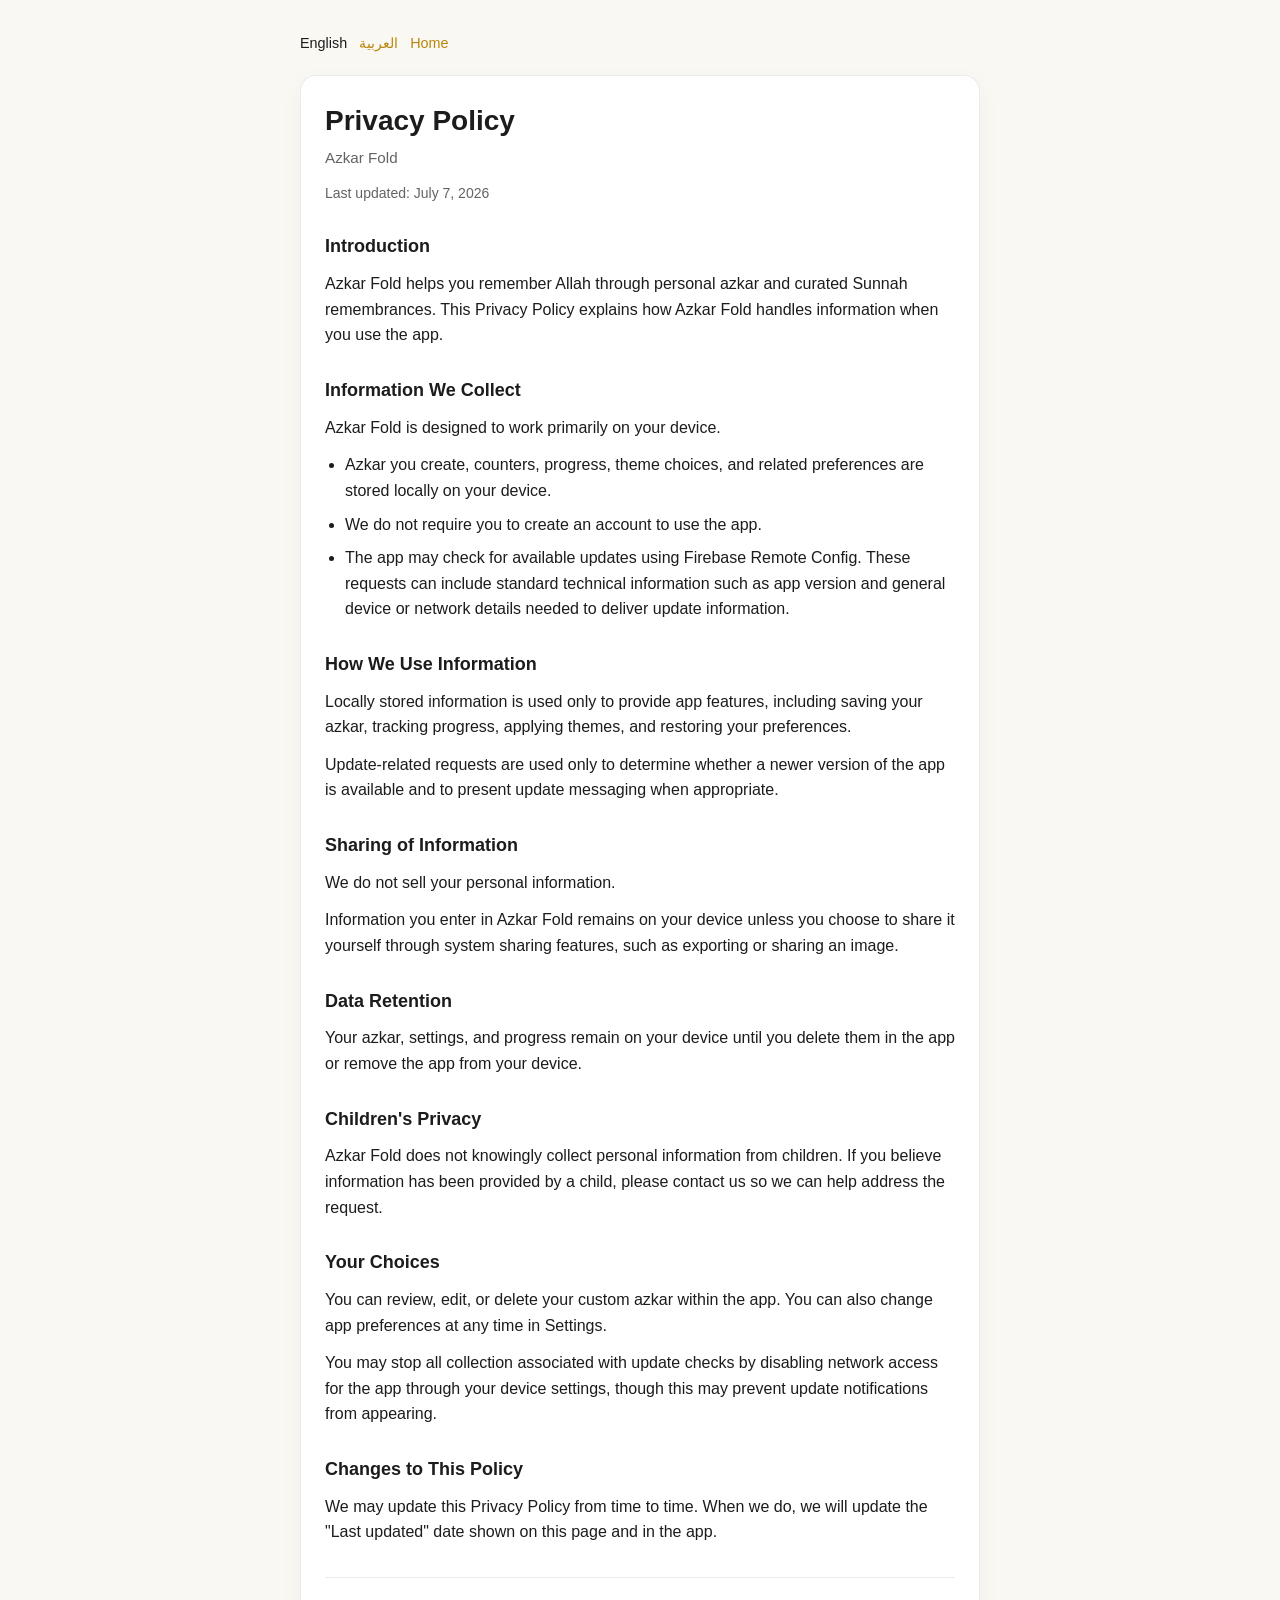
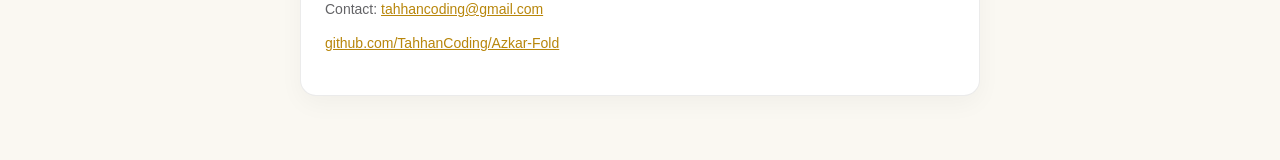
==== docs/index.html @ 0f03f93d "privacy policy url" ====
<!DOCTYPE html>
<html lang="en">
<head>
    <meta charset="utf-8">
    <meta name="viewport" content="width=device-width, initial-scale=1">
    <title>Azkar Fold</title>
    <meta name="description" content="Azkar Fold — personal azkar and Sunnah remembrances">
    <link rel="stylesheet" href="styles.css">
    <meta http-equiv="refresh" content="0; url=privacy-policy.html">
</head>
<body>
    <main class="page">
        <article class="card">
            <header>
                <h1 class="app-name">Azkar Fold</h1>
                <p class="subtitle">مطوية الأذكار</p>
            </header>

            <section>
                <p>Legal documents for the Azkar Fold iOS app.</p>
                <ul>
                    <li><a href="privacy-policy.html">Privacy Policy (English)</a></li>
                    <li><a href="privacy-policy-ar.html">سياسة الخصوصية (العربية)</a></li>
                </ul>
            </section>

            <footer>
                <p>Contact: <a href="mailto:tahhancoding@gmail.com">tahhancoding@gmail.com</a></p>
            </footer>
        </article>
    </main>
</body>
</html>
---- docs/styles.css ----
:root {
    color-scheme: light dark;
    --bg: #faf8f2;
    --card: #ffffff;
    --text: #1c1c1e;
    --muted: #636366;
    --accent: #b8860b;
    --border: rgba(0, 0, 0, 0.08);
    --max-width: 720px;
}

@media (prefers-color-scheme: dark) {
    :root {
        --bg: #111111;
        --card: #1c1c1e;
        --text: #f2f2f7;
        --muted: #aeaeb2;
        --accent: #fad358;
        --border: rgba(255, 255, 255, 0.12);
    }
}

* {
    box-sizing: border-box;
}

body {
    margin: 0;
    font-family: -apple-system, BlinkMacSystemFont, "Segoe UI", Roboto, Helvetica, Arial, sans-serif;
    line-height: 1.6;
    color: var(--text);
    background: var(--bg);
}

.page {
    max-width: var(--max-width);
    margin: 0 auto;
    padding: 32px 20px 64px;
}

.card {
    background: var(--card);
    border: 1px solid var(--border);
    border-radius: 16px;
    padding: 28px 24px;
    box-shadow: 0 8px 24px rgba(0, 0, 0, 0.04);
}

header {
    margin-bottom: 28px;
}

.app-name {
    margin: 0 0 8px;
    font-size: 1.75rem;
    line-height: 1.2;
}

.subtitle {
    margin: 0;
    color: var(--muted);
    font-size: 0.95rem;
}

.updated {
    margin-top: 12px;
    color: var(--muted);
    font-size: 0.875rem;
}

nav.top-links {
    display: flex;
    flex-wrap: wrap;
    gap: 12px;
    margin-bottom: 20px;
    font-size: 0.9rem;
}

nav.top-links a {
    color: var(--accent);
    text-decoration: none;
}

nav.top-links a:hover {
    text-decoration: underline;
}

section {
    margin-top: 28px;
}

section:first-of-type {
    margin-top: 0;
}

h2 {
    margin: 0 0 10px;
    font-size: 1.125rem;
}

p {
    margin: 0 0 12px;
}

ul {
    margin: 0;
    padding-left: 1.25rem;
}

li + li {
    margin-top: 8px;
}

footer {
    margin-top: 32px;
    padding-top: 20px;
    border-top: 1px solid var(--border);
    color: var(--muted);
    font-size: 0.875rem;
}

footer a {
    color: var(--accent);
}

body.rtl {
    direction: rtl;
}

body.rtl ul {
    padding-right: 1.25rem;
    padding-left: 0;
}

body.rtl nav.top-links {
    flex-direction: row-reverse;
    justify-content: flex-end;
}
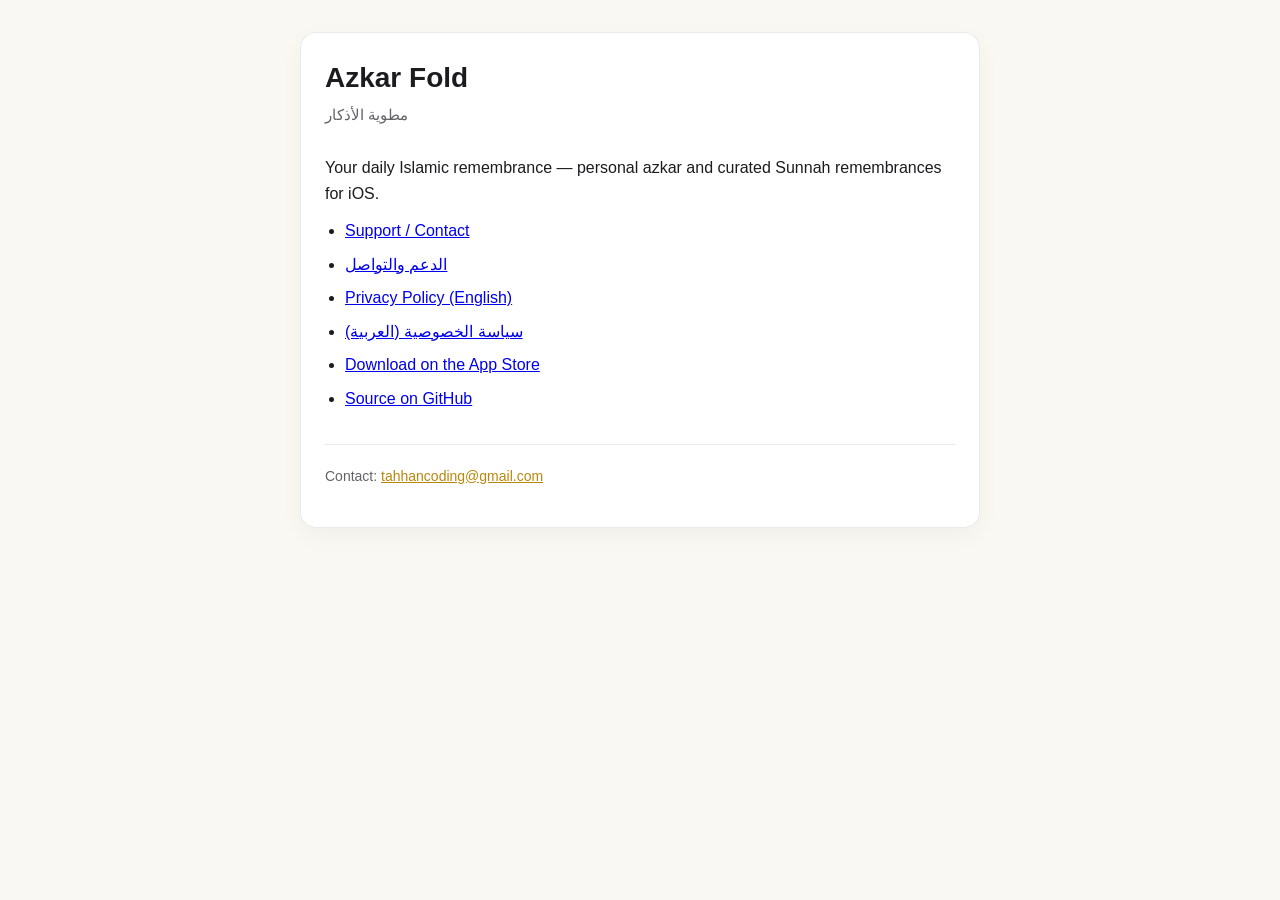
==== commit ca951e99: "updated assets updated support url" ====
--- a/docs/index.html
+++ b/docs/index.html
@@ -6,7 +6,6 @@
     <title>Azkar Fold</title>
     <meta name="description" content="Azkar Fold — personal azkar and Sunnah remembrances">
     <link rel="stylesheet" href="styles.css">
-    <meta http-equiv="refresh" content="0; url=privacy-policy.html">
 </head>
 <body>
     <main class="page">
@@ -17,10 +16,14 @@
             </header>
 
             <section>
-                <p>Legal documents for the Azkar Fold iOS app.</p>
+                <p>Your daily Islamic remembrance — personal azkar and curated Sunnah remembrances for iOS.</p>
                 <ul>
+                    <li><a href="support.html">Support / Contact</a></li>
+                    <li><a href="support-ar.html">الدعم والتواصل</a></li>
                     <li><a href="privacy-policy.html">Privacy Policy (English)</a></li>
                     <li><a href="privacy-policy-ar.html">سياسة الخصوصية (العربية)</a></li>
+                    <li><a href="https://apps.apple.com/app/id6745419190">Download on the App Store</a></li>
+                    <li><a href="https://github.com/TahhanCoding/Azkar-Fold">Source on GitHub</a></li>
                 </ul>
             </section>
 
--- a/docs/styles.css
+++ b/docs/styles.css
@@ -111,6 +111,28 @@
     margin-top: 8px;
 }
 
+.contact-list {
+    list-style: none;
+    padding: 0;
+}
+
+.contact-list li {
+    margin-top: 16px;
+    padding: 14px 16px;
+    border: 1px solid var(--border);
+    border-radius: 12px;
+    background: var(--bg);
+}
+
+.contact-list li:first-child {
+    margin-top: 0;
+}
+
+.contact-list a {
+    color: var(--accent);
+    word-break: break-word;
+}
+
 footer {
     margin-top: 32px;
     padding-top: 20px;
